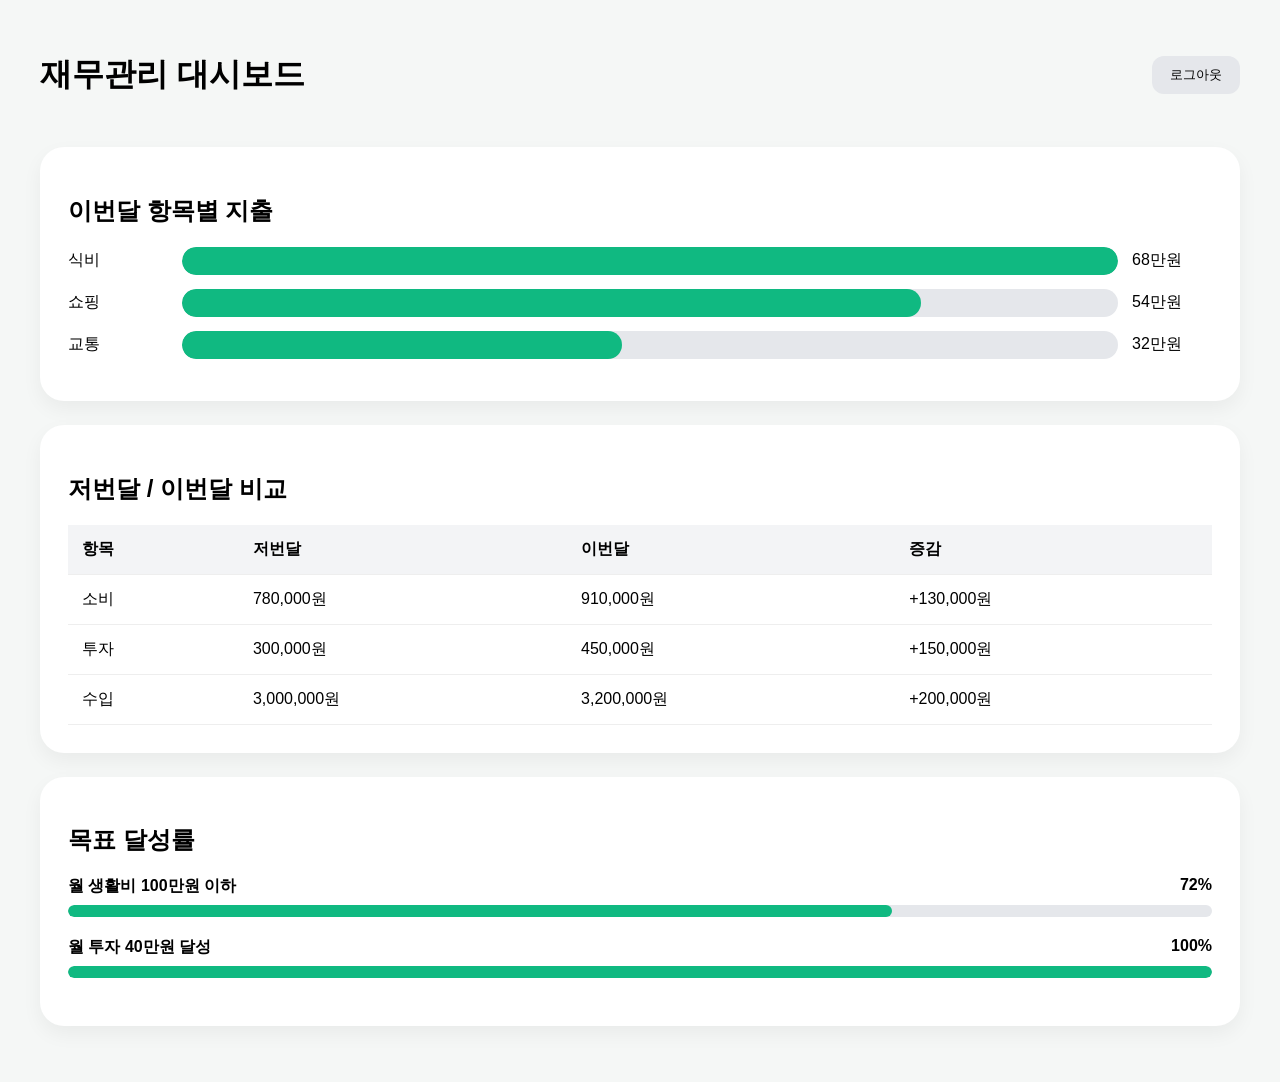
==== src/main/resources/templates/dashboard.html @ 1c66982a "1차 반영" ====
<!DOCTYPE html>
<html lang="ko">
<head>
    <meta charset="UTF-8">
    <meta name="viewport" content="width=device-width, initial-scale=1.0">
    <title>대시보드</title>

    <style>
        body {
            margin: 0;
            background: #f5f7f6;
            font-family: Arial, sans-serif;
        }

        .container {
            max-width: 1200px;
            margin: 0 auto;
            padding: 32px;
        }

        .header {
            display: flex;
            justify-content: space-between;
            align-items: center;
            margin-bottom: 28px;
        }

        .logout-btn {
            padding: 10px 18px;
            border: none;
            border-radius: 12px;
            background: #e5e7eb;
            cursor: pointer;
        }

        .card {
            background: white;
            border-radius: 24px;
            padding: 28px;
            margin-bottom: 24px;
            box-shadow: 0 8px 20px rgba(0,0,0,0.05);
        }

        .bar-row {
            display: grid;
            grid-template-columns: 100px 1fr 80px;
            gap: 14px;
            align-items: center;
            margin-bottom: 14px;
        }

        .bar-bg {
            height: 28px;
            background: #e5e7eb;
            border-radius: 999px;
            overflow: hidden;
        }

        .bar-fill {
            height: 100%;
            background: #10b981;
            border-radius: 999px;
        }

        table {
            width: 100%;
            border-collapse: collapse;
        }

        th, td {
            padding: 14px;
            border-bottom: 1px solid #eee;
            text-align: left;
        }

        th {
            background: #f3f4f6;
        }

        .goal-row {
            margin-bottom: 20px;
        }

        .goal-title {
            display: flex;
            justify-content: space-between;
            margin-bottom: 8px;
            font-weight: bold;
        }

        .progress-bg {
            height: 12px;
            background: #e5e7eb;
            border-radius: 999px;
            overflow: hidden;
        }

        .progress-fill {
            height: 100%;
            background: #10b981;
            border-radius: 999px;
        }
    </style>
</head>
<body>

<div class="container">

    <div class="header">
        <h1>재무관리 대시보드</h1>
        <button class="logout-btn" onclick="logout()">로그아웃</button>
    </div>

    <div class="card">
        <h2>이번달 항목별 지출</h2>

        <div class="bar-row">
            <div>식비</div>
            <div class="bar-bg">
                <div class="bar-fill" style="width: 100%;"></div>
            </div>
            <div>68만원</div>
        </div>

        <div class="bar-row">
            <div>쇼핑</div>
            <div class="bar-bg">
                <div class="bar-fill" style="width: 79%;"></div>
            </div>
            <div>54만원</div>
        </div>

        <div class="bar-row">
            <div>교통</div>
            <div class="bar-bg">
                <div class="bar-fill" style="width: 47%;"></div>
            </div>
            <div>32만원</div>
        </div>
    </div>

    <div class="card">
        <h2>저번달 / 이번달 비교</h2>

        <table>
            <thead>
                <tr>
                    <th>항목</th>
                    <th>저번달</th>
                    <th>이번달</th>
                    <th>증감</th>
                </tr>
            </thead>
            <tbody>
                <tr>
                    <td>소비</td>
                    <td>780,000원</td>
                    <td>910,000원</td>
                    <td>+130,000원</td>
                </tr>
                <tr>
                    <td>투자</td>
                    <td>300,000원</td>
                    <td>450,000원</td>
                    <td>+150,000원</td>
                </tr>
                <tr>
                    <td>수입</td>
                    <td>3,000,000원</td>
                    <td>3,200,000원</td>
                    <td>+200,000원</td>
                </tr>
            </tbody>
        </table>
    </div>

    <div class="card">
        <h2>목표 달성률</h2>

        <div class="goal-row">
            <div class="goal-title">
                <span>월 생활비 100만원 이하</span>
                <span>72%</span>
            </div>
            <div class="progress-bg">
                <div class="progress-fill" style="width: 72%;"></div>
            </div>
        </div>

        <div class="goal-row">
            <div class="goal-title">
                <span>월 투자 40만원 달성</span>
                <span>100%</span>
            </div>
            <div class="progress-bg">
                <div class="progress-fill" style="width: 100%;"></div>
            </div>
        </div>
    </div>

</div>

<script>
    function logout() {
        fetch("/api/auth/logout", {
            method: "POST"
        }).then(() => {
            location.href = "/login";
        });
    }
</script>

</body>
</html>
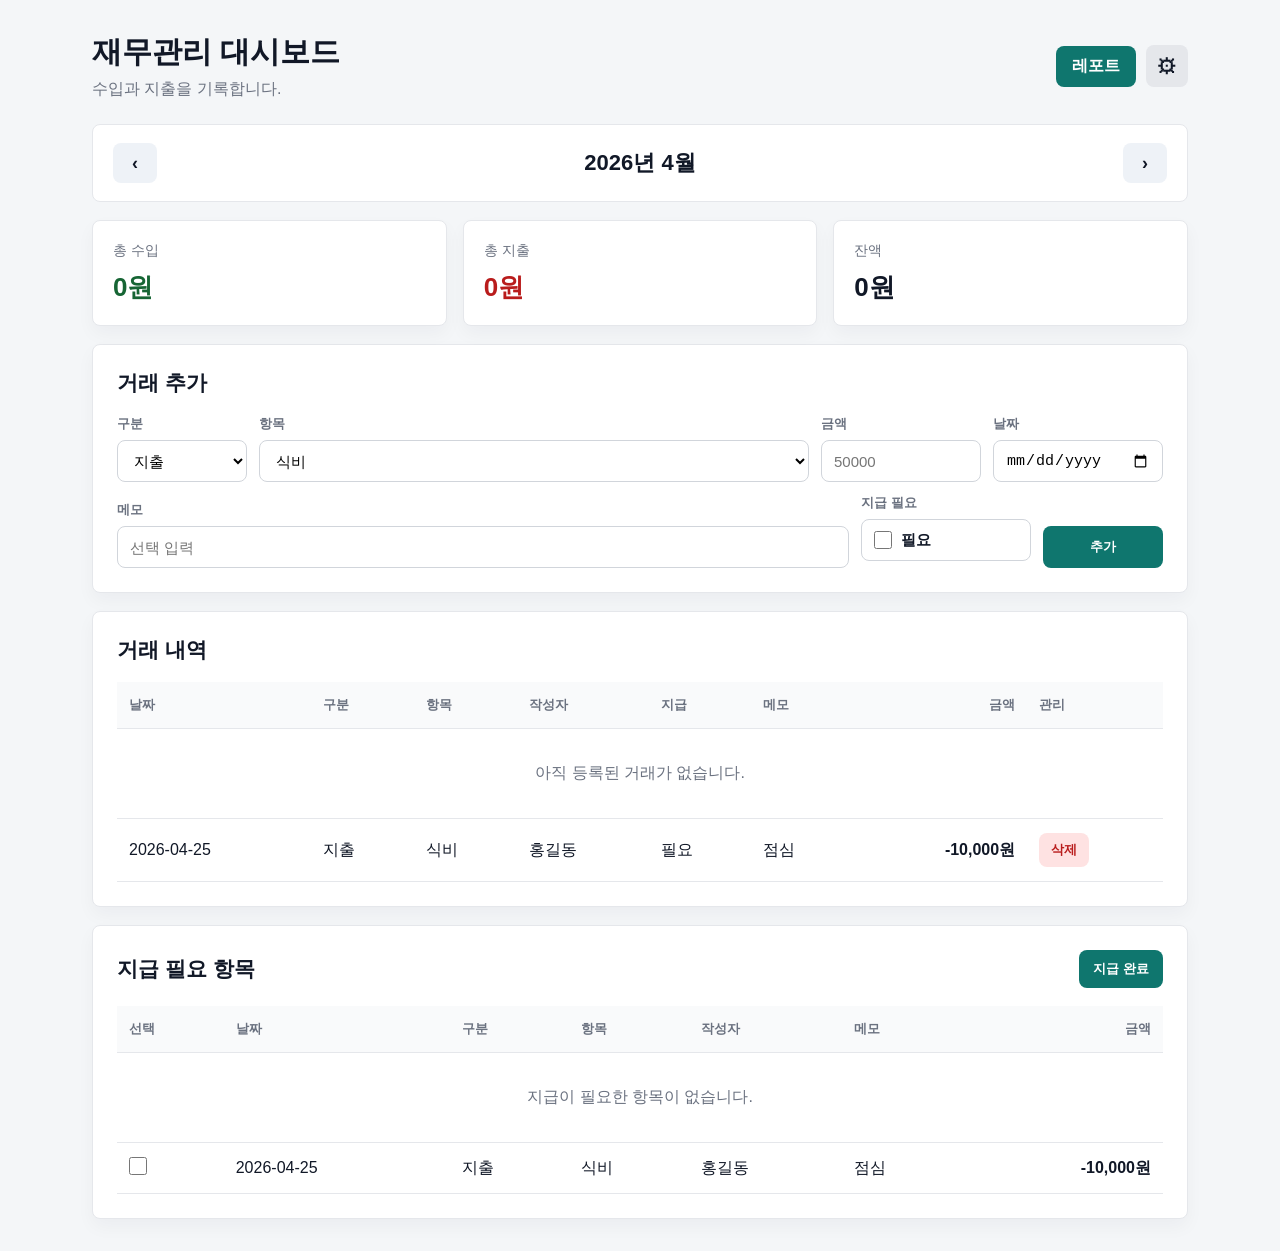
==== commit 22f2c743: "1차 릴리즈" ====
--- a/src/main/resources/templates/dashboard.html
+++ b/src/main/resources/templates/dashboard.html
@@ -1,19 +1,36 @@
 <!DOCTYPE html>
-<html lang="ko">
+<html lang="ko" xmlns:th="http://www.thymeleaf.org">
 <head>
     <meta charset="UTF-8">
     <meta name="viewport" content="width=device-width, initial-scale=1.0">
     <title>대시보드</title>
 
     <style>
+        :root {
+            --bg: #f4f6f8;
+            --panel: #ffffff;
+            --line: #e5e7eb;
+            --text: #111827;
+            --muted: #6b7280;
+            --primary: #0f766e;
+            --primary-dark: #115e59;
+            --income: #166534;
+            --expense: #b91c1c;
+        }
+
+        * {
+            box-sizing: border-box;
+        }
+
         body {
             margin: 0;
-            background: #f5f7f6;
+            background: var(--bg);
+            color: var(--text);
             font-family: Arial, sans-serif;
         }
 
         .container {
-            max-width: 1200px;
+            max-width: 1160px;
             margin: 0 auto;
             padding: 32px;
         }
@@ -21,186 +38,581 @@
         .header {
             display: flex;
             justify-content: space-between;
+            gap: 16px;
             align-items: center;
-            margin-bottom: 28px;
+            margin-bottom: 24px;
+        }
+
+        .header h1 {
+            margin: 0;
+            font-size: 30px;
+        }
+
+        .header p {
+            margin: 6px 0 0;
+            color: var(--muted);
+        }
+
+        .nav-btn,
+        .report-btn,
+        .settings-trigger,
+        .menu-item,
+        .logout-btn,
+        .delete-btn,
+        .complete-btn,
+        .submit-btn {
+            display: inline-flex;
+            align-items: center;
+            justify-content: center;
+            border: none;
+            border-radius: 8px;
+            cursor: pointer;
+            font-weight: 700;
+            text-decoration: none;
+            white-space: nowrap;
         }
 
         .logout-btn {
-            padding: 10px 18px;
-            border: none;
-            border-radius: 12px;
+            padding: 10px 16px;
             background: #e5e7eb;
-            cursor: pointer;
-        }
-
-        .card {
-            background: white;
-            border-radius: 24px;
-            padding: 28px;
-            margin-bottom: 24px;
-            box-shadow: 0 8px 20px rgba(0,0,0,0.05);
-        }
-
-        .bar-row {
+            color: var(--text);
+        }
+
+        .header-actions {
+            display: flex;
+            gap: 10px;
+            align-items: center;
+        }
+
+        .settings-menu-wrap {
+            position: relative;
+        }
+
+        .settings-trigger {
+            width: 42px;
+            height: 42px;
+            background: #e5e7eb;
+            color: var(--text);
+            font-size: 20px;
+        }
+
+        .settings-popover {
+            position: absolute;
+            top: calc(100% + 8px);
+            right: 0;
+            z-index: 10;
+            display: none;
+            min-width: 150px;
+            padding: 8px;
+            background: #ffffff;
+            border: 1px solid var(--line);
+            border-radius: 8px;
+            box-shadow: 0 16px 32px rgba(15, 23, 42, 0.16);
+        }
+
+        .settings-popover.open {
+            display: block;
+        }
+
+        .menu-item {
+            width: 100%;
+            height: 38px;
+            padding: 0 12px;
+            background: transparent;
+            color: var(--text);
+            text-align: left;
+        }
+
+        .menu-item:hover {
+            background: #f3f4f6;
+        }
+
+        .report-btn {
+            padding: 10px 16px;
+            background: var(--primary);
+            color: #ffffff;
+        }
+
+        .month-bar {
+            display: flex;
+            align-items: center;
+            justify-content: space-between;
+            gap: 16px;
+            margin-bottom: 18px;
+            padding: 18px 20px;
+            background: var(--panel);
+            border: 1px solid var(--line);
+            border-radius: 8px;
+        }
+
+        .month-title {
+            margin: 0;
+            font-size: 22px;
+            text-align: center;
+        }
+
+        .nav-btn {
+            min-width: 44px;
+            height: 40px;
+            padding: 0 14px;
+            background: #eef2f7;
+            color: var(--text);
+            font-size: 18px;
+        }
+
+        .summary-grid {
             display: grid;
-            grid-template-columns: 100px 1fr 80px;
+            grid-template-columns: repeat(3, 1fr);
+            gap: 16px;
+            margin-bottom: 18px;
+        }
+
+        .summary-card,
+        .section {
+            background: var(--panel);
+            border: 1px solid var(--line);
+            border-radius: 8px;
+            box-shadow: 0 8px 18px rgba(15, 23, 42, 0.04);
+        }
+
+        .summary-card {
+            padding: 20px;
+        }
+
+        .summary-card span {
+            color: var(--muted);
+            font-size: 14px;
+        }
+
+        .summary-card strong {
+            display: block;
+            margin-top: 10px;
+            font-size: 26px;
+        }
+
+        .income {
+            color: var(--income);
+        }
+
+        .expense {
+            color: var(--expense);
+        }
+
+        .section {
+            margin-top: 18px;
+            padding: 24px;
+        }
+
+        .section-title {
+            display: flex;
+            justify-content: space-between;
+            align-items: center;
             gap: 14px;
+            margin-bottom: 18px;
+        }
+
+        .section-title h2 {
+            margin: 0;
+            font-size: 21px;
+        }
+
+        .transaction-form {
+            display: grid;
+            grid-template-columns: 130px 1fr 160px 170px;
+            gap: 12px;
+            align-items: end;
+        }
+
+        .memo-row {
+            display: grid;
+            grid-template-columns: 1fr 170px 120px;
+            gap: 12px;
+            margin-top: 12px;
+            align-items: end;
+        }
+
+        label {
+            display: block;
+            color: var(--muted);
+            font-size: 13px;
+            font-weight: 700;
+            margin-bottom: 7px;
+        }
+
+        input,
+        select {
+            width: 100%;
+            height: 42px;
+            border: 1px solid #d1d5db;
+            border-radius: 8px;
+            padding: 0 12px;
+            font-size: 15px;
+            background: #ffffff;
+        }
+
+        .checkbox-field {
+            min-height: 42px;
+            display: flex;
             align-items: center;
-            margin-bottom: 14px;
-        }
-
-        .bar-bg {
-            height: 28px;
-            background: #e5e7eb;
-            border-radius: 999px;
-            overflow: hidden;
-        }
-
-        .bar-fill {
-            height: 100%;
-            background: #10b981;
-            border-radius: 999px;
+            gap: 9px;
+            padding: 0 12px;
+            border: 1px solid #d1d5db;
+            border-radius: 8px;
+            background: #ffffff;
+            color: var(--text);
+            font-size: 15px;
+            font-weight: 700;
+        }
+
+        .checkbox-field input {
+            width: 18px;
+            height: 18px;
+            margin: 0;
+        }
+
+        .submit-btn {
+            height: 42px;
+            background: var(--primary);
+            color: white;
+        }
+
+        .submit-btn:hover,
+        .complete-btn:hover {
+            background: var(--primary-dark);
+        }
+
+        .delete-btn {
+            height: 34px;
+            padding: 0 12px;
+            background: #fee2e2;
+            color: #b91c1c;
+        }
+
+        .complete-btn {
+            height: 38px;
+            padding: 0 14px;
+            background: var(--primary);
+            color: #ffffff;
+        }
+
+        .select-check {
+            width: 18px;
+            height: 18px;
+            margin: 0;
+        }
+
+        .table-wrap {
+            overflow-x: auto;
         }
 
         table {
             width: 100%;
+            min-width: 900px;
             border-collapse: collapse;
         }
 
-        th, td {
-            padding: 14px;
-            border-bottom: 1px solid #eee;
+        th,
+        td {
+            padding: 14px 12px;
+            border-bottom: 1px solid var(--line);
             text-align: left;
+            white-space: nowrap;
         }
 
         th {
-            background: #f3f4f6;
-        }
-
-        .goal-row {
-            margin-bottom: 20px;
-        }
-
-        .goal-title {
-            display: flex;
-            justify-content: space-between;
-            margin-bottom: 8px;
-            font-weight: bold;
-        }
-
-        .progress-bg {
-            height: 12px;
-            background: #e5e7eb;
-            border-radius: 999px;
-            overflow: hidden;
-        }
-
-        .progress-fill {
-            height: 100%;
-            background: #10b981;
-            border-radius: 999px;
+            color: var(--muted);
+            background: #f9fafb;
+            font-size: 13px;
+        }
+
+        .amount {
+            text-align: right;
+            font-weight: 700;
+        }
+
+        .empty {
+            padding: 34px 12px;
+            color: var(--muted);
+            text-align: center;
+        }
+
+        @media (max-width: 820px) {
+            .container {
+                padding: 22px 16px;
+            }
+
+            .header,
+            .section-title {
+                align-items: flex-start;
+                flex-direction: column;
+            }
+
+            .header-actions,
+            .month-bar {
+                width: 100%;
+            }
+
+            .header-actions {
+                justify-content: space-between;
+            }
+
+            .summary-grid,
+            .transaction-form,
+            .memo-row {
+                grid-template-columns: 1fr;
+            }
         }
     </style>
+
+    <link rel="icon" href="/images/cash_mng_icon.png">
 </head>
 <body>
 
 <div class="container">
 
     <div class="header">
-        <h1>재무관리 대시보드</h1>
-        <button class="logout-btn" onclick="logout()">로그아웃</button>
+        <div>
+            <h1>재무관리 대시보드</h1>
+            <p th:text="${userName != null ? userName + '님의 수입과 지출을 기록합니다.' : '수입과 지출을 기록합니다.'}">
+                수입과 지출을 기록합니다.
+            </p>
+        </div>
+        <div class="header-actions">
+            <a class="report-btn" th:href="@{/report(month=${selectedMonth})}">레포트</a>
+            <div class="settings-menu-wrap">
+                <button class="settings-trigger" type="button" onclick="toggleSettingsMenu()" aria-label="설정 메뉴"
+                        aria-expanded="false">
+                    &#9881;
+                </button>
+                <div class="settings-popover" id="settingsPopover">
+                    <a class="menu-item" href="/settings">설정</a>
+                    <button class="menu-item" type="button" onclick="logout()">로그아웃</button>
+                </div>
+            </div>
+        </div>
     </div>
 
-    <div class="card">
-        <h2>이번달 항목별 지출</h2>
-
-        <div class="bar-row">
-            <div>식비</div>
-            <div class="bar-bg">
-                <div class="bar-fill" style="width: 100%;"></div>
+    <div class="month-bar">
+        <a class="nav-btn" th:href="@{/dashboard(month=${prevMonth})}" aria-label="이전달">‹</a>
+        <h2 class="month-title" th:text="${displayMonth}">2026년 4월</h2>
+        <a class="nav-btn" th:href="@{/dashboard(month=${nextMonth})}" aria-label="다음달">›</a>
+    </div>
+
+    <div class="summary-grid">
+        <div class="summary-card">
+            <span>총 수입</span>
+            <strong class="income" th:text="${#numbers.formatDecimal(incomeTotal, 0, 'COMMA', 0, 'POINT')} + '원'">0원</strong>
+        </div>
+        <div class="summary-card">
+            <span>총 지출</span>
+            <strong class="expense" th:text="${#numbers.formatDecimal(expenseTotal, 0, 'COMMA', 0, 'POINT')} + '원'">0원</strong>
+        </div>
+        <div class="summary-card">
+            <span>잔액</span>
+            <strong th:text="${#numbers.formatDecimal(balance, 0, 'COMMA', 0, 'POINT')} + '원'">0원</strong>
+        </div>
+    </div>
+
+    <section class="section">
+        <div class="section-title">
+            <h2>거래 추가</h2>
+        </div>
+
+        <form action="/transactions" method="post">
+            <input type="hidden" name="returnMonth" th:value="${selectedMonth}">
+            <div class="transaction-form">
+                <div>
+                    <label for="type">구분</label>
+                    <select id="type" name="type" required>
+                        <option value="EXPENSE">지출</option>
+                        <option value="INCOME">수입</option>
+                    </select>
+                </div>
+
+                <div>
+                    <label for="category">항목</label>
+                    <select id="category" name="category" required></select>
+                </div>
+
+                <div>
+                    <label for="amount">금액</label>
+                    <input id="amount" name="amount" type="number" min="1" step="1" placeholder="50000" required>
+                </div>
+
+                <div>
+                    <label for="transactionDate">날짜</label>
+                    <input id="transactionDate" name="transactionDate" type="date" th:value="${today}" required>
+                </div>
             </div>
-            <div>68만원</div>
-        </div>
-
-        <div class="bar-row">
-            <div>쇼핑</div>
-            <div class="bar-bg">
-                <div class="bar-fill" style="width: 79%;"></div>
+
+            <div class="memo-row">
+                <div>
+                    <label for="description">메모</label>
+                    <input id="description" name="description" type="text" placeholder="선택 입력">
+                </div>
+                <div>
+                    <label for="paymentRequired">지급 필요</label>
+                    <label class="checkbox-field">
+                        <input id="paymentRequired" name="paymentRequired" type="checkbox" value="true">
+                        필요
+                    </label>
+                </div>
+                <button class="submit-btn" type="submit">추가</button>
             </div>
-            <div>54만원</div>
-        </div>
-
-        <div class="bar-row">
-            <div>교통</div>
-            <div class="bar-bg">
-                <div class="bar-fill" style="width: 47%;"></div>
+        </form>
+    </section>
+
+    <section class="section">
+        <div class="section-title">
+            <h2>거래 내역</h2>
+        </div>
+
+        <div class="table-wrap">
+            <table>
+                <thead>
+                <tr>
+                    <th>날짜</th>
+                    <th>구분</th>
+                    <th>항목</th>
+                    <th>작성자</th>
+                    <th>지급</th>
+                    <th>메모</th>
+                    <th class="amount">금액</th>
+                    <th>관리</th>
+                </tr>
+                </thead>
+                <tbody>
+                <tr th:if="${#lists.isEmpty(transactions)}">
+                    <td class="empty" colspan="8">아직 등록된 거래가 없습니다.</td>
+                </tr>
+                <tr th:each="transaction : ${transactions}">
+                    <td th:text="${transaction.transactionDate}">2026-04-25</td>
+                    <td th:class="${transaction.type.name() == 'INCOME' ? 'income' : 'expense'}"
+                        th:text="${transaction.type.name() == 'INCOME' ? '수입' : '지출'}">지출</td>
+                    <td th:text="${transaction.category}">식비</td>
+                    <td th:text="${transaction.createdByName}">홍길동</td>
+                    <td th:text="${transaction.paymentRequired ? '필요' : (transaction.paymentCompleted ? '완료' : '-')}">필요</td>
+                    <td th:text="${transaction.description}">점심</td>
+                    <td class="amount"
+                        th:classappend="${transaction.type.name() == 'INCOME' ? ' income' : ' expense'}"
+                        th:text="${(transaction.type.name() == 'INCOME' ? '+' : '-') + #numbers.formatDecimal(transaction.amount, 0, 'COMMA', 0, 'POINT') + '원'}">
+                        -10,000원
+                    </td>
+                    <td>
+                        <form th:action="@{/transactions/{transactionId}/delete(transactionId=${transaction.transactionId})}"
+                              method="post">
+                            <input type="hidden" name="returnMonth" th:value="${selectedMonth}">
+                            <button class="delete-btn" type="submit">삭제</button>
+                        </form>
+                    </td>
+                </tr>
+                </tbody>
+            </table>
+        </div>
+    </section>
+
+    <section class="section">
+        <div class="section-title">
+            <h2>지급 필요 항목</h2>
+            <button class="complete-btn" type="submit" form="paymentCompleteForm">지급 완료</button>
+        </div>
+
+        <form id="paymentCompleteForm" action="/transactions/payment-complete" method="post">
+            <input type="hidden" name="returnMonth" th:value="${selectedMonth}">
+            <div class="table-wrap">
+                <table>
+                    <thead>
+                    <tr>
+                        <th>선택</th>
+                        <th>날짜</th>
+                        <th>구분</th>
+                        <th>항목</th>
+                        <th>작성자</th>
+                        <th>메모</th>
+                        <th class="amount">금액</th>
+                    </tr>
+                    </thead>
+                    <tbody>
+                    <tr th:if="${#lists.isEmpty(paymentRequiredTransactions)}">
+                        <td class="empty" colspan="7">지급이 필요한 항목이 없습니다.</td>
+                    </tr>
+                    <tr th:each="transaction : ${paymentRequiredTransactions}">
+                        <td>
+                            <input class="select-check" name="transactionIds" type="checkbox"
+                                   th:value="${transaction.transactionId}">
+                        </td>
+                        <td th:text="${transaction.transactionDate}">2026-04-25</td>
+                        <td th:class="${transaction.type.name() == 'INCOME' ? 'income' : 'expense'}"
+                            th:text="${transaction.type.name() == 'INCOME' ? '수입' : '지출'}">지출</td>
+                        <td th:text="${transaction.category}">식비</td>
+                        <td th:text="${transaction.createdByName}">홍길동</td>
+                        <td th:text="${transaction.description}">점심</td>
+                        <td class="amount"
+                            th:classappend="${transaction.type.name() == 'INCOME' ? ' income' : ' expense'}"
+                            th:text="${(transaction.type.name() == 'INCOME' ? '+' : '-') + #numbers.formatDecimal(transaction.amount, 0, 'COMMA', 0, 'POINT') + '원'}">
+                            -10,000원
+                        </td>
+                    </tr>
+                    </tbody>
+                </table>
             </div>
-            <div>32만원</div>
-        </div>
-    </div>
-
-    <div class="card">
-        <h2>저번달 / 이번달 비교</h2>
-
-        <table>
-            <thead>
-                <tr>
-                    <th>항목</th>
-                    <th>저번달</th>
-                    <th>이번달</th>
-                    <th>증감</th>
-                </tr>
-            </thead>
-            <tbody>
-                <tr>
-                    <td>소비</td>
-                    <td>780,000원</td>
-                    <td>910,000원</td>
-                    <td>+130,000원</td>
-                </tr>
-                <tr>
-                    <td>투자</td>
-                    <td>300,000원</td>
-                    <td>450,000원</td>
-                    <td>+150,000원</td>
-                </tr>
-                <tr>
-                    <td>수입</td>
-                    <td>3,000,000원</td>
-                    <td>3,200,000원</td>
-                    <td>+200,000원</td>
-                </tr>
-            </tbody>
-        </table>
-    </div>
-
-    <div class="card">
-        <h2>목표 달성률</h2>
-
-        <div class="goal-row">
-            <div class="goal-title">
-                <span>월 생활비 100만원 이하</span>
-                <span>72%</span>
-            </div>
-            <div class="progress-bg">
-                <div class="progress-fill" style="width: 72%;"></div>
-            </div>
-        </div>
-
-        <div class="goal-row">
-            <div class="goal-title">
-                <span>월 투자 40만원 달성</span>
-                <span>100%</span>
-            </div>
-            <div class="progress-bg">
-                <div class="progress-fill" style="width: 100%;"></div>
-            </div>
-        </div>
-    </div>
+        </form>
+    </section>
 
 </div>
 
 <script>
+    const defaultTypeOptions = [
+        {label: "지출", value: "EXPENSE"},
+        {label: "수입", value: "INCOME"}
+    ];
+    const defaultCategoryOptions = ["식비", "월급", "교통비", "주거비", "통신비", "쇼핑"];
+
+    function readOptions(key, defaults) {
+        const storedValue = localStorage.getItem(key);
+
+        if (!storedValue) {
+            return defaults;
+        }
+
+        try {
+            const parsedValue = JSON.parse(storedValue);
+            return Array.isArray(parsedValue) ? parsedValue : defaults;
+        } catch (error) {
+            return defaults;
+        }
+    }
+
+    function renderSelectOptions() {
+        const typeSelect = document.getElementById("type");
+        const categorySelect = document.getElementById("category");
+        const typeOptions = readOptions("transactionTypeOptions", defaultTypeOptions);
+        const categoryOptions = readOptions("transactionCategoryOptions", defaultCategoryOptions);
+
+        typeSelect.innerHTML = "";
+        typeOptions.forEach((option) => {
+            const item = document.createElement("option");
+            item.value = option.value;
+            item.textContent = option.label;
+            typeSelect.appendChild(item);
+        });
+
+        categorySelect.innerHTML = "";
+        categoryOptions.forEach((category) => {
+            const item = document.createElement("option");
+            item.value = category;
+            item.textContent = category;
+            categorySelect.appendChild(item);
+        });
+    }
+
+    function toggleSettingsMenu() {
+        const popover = document.getElementById("settingsPopover");
+        const trigger = document.querySelector(".settings-trigger");
+        const isOpen = popover.classList.toggle("open");
+        trigger.setAttribute("aria-expanded", String(isOpen));
+    }
+
     function logout() {
         fetch("/api/auth/logout", {
             method: "POST"
@@ -208,7 +620,20 @@
             location.href = "/login";
         });
     }
+
+    document.addEventListener("click", (event) => {
+        const menuWrap = document.querySelector(".settings-menu-wrap");
+        const popover = document.getElementById("settingsPopover");
+        const trigger = document.querySelector(".settings-trigger");
+
+        if (!menuWrap.contains(event.target)) {
+            popover.classList.remove("open");
+            trigger.setAttribute("aria-expanded", "false");
+        }
+    });
+
+    renderSelectOptions();
 </script>
 
 </body>
-</html>+</html>
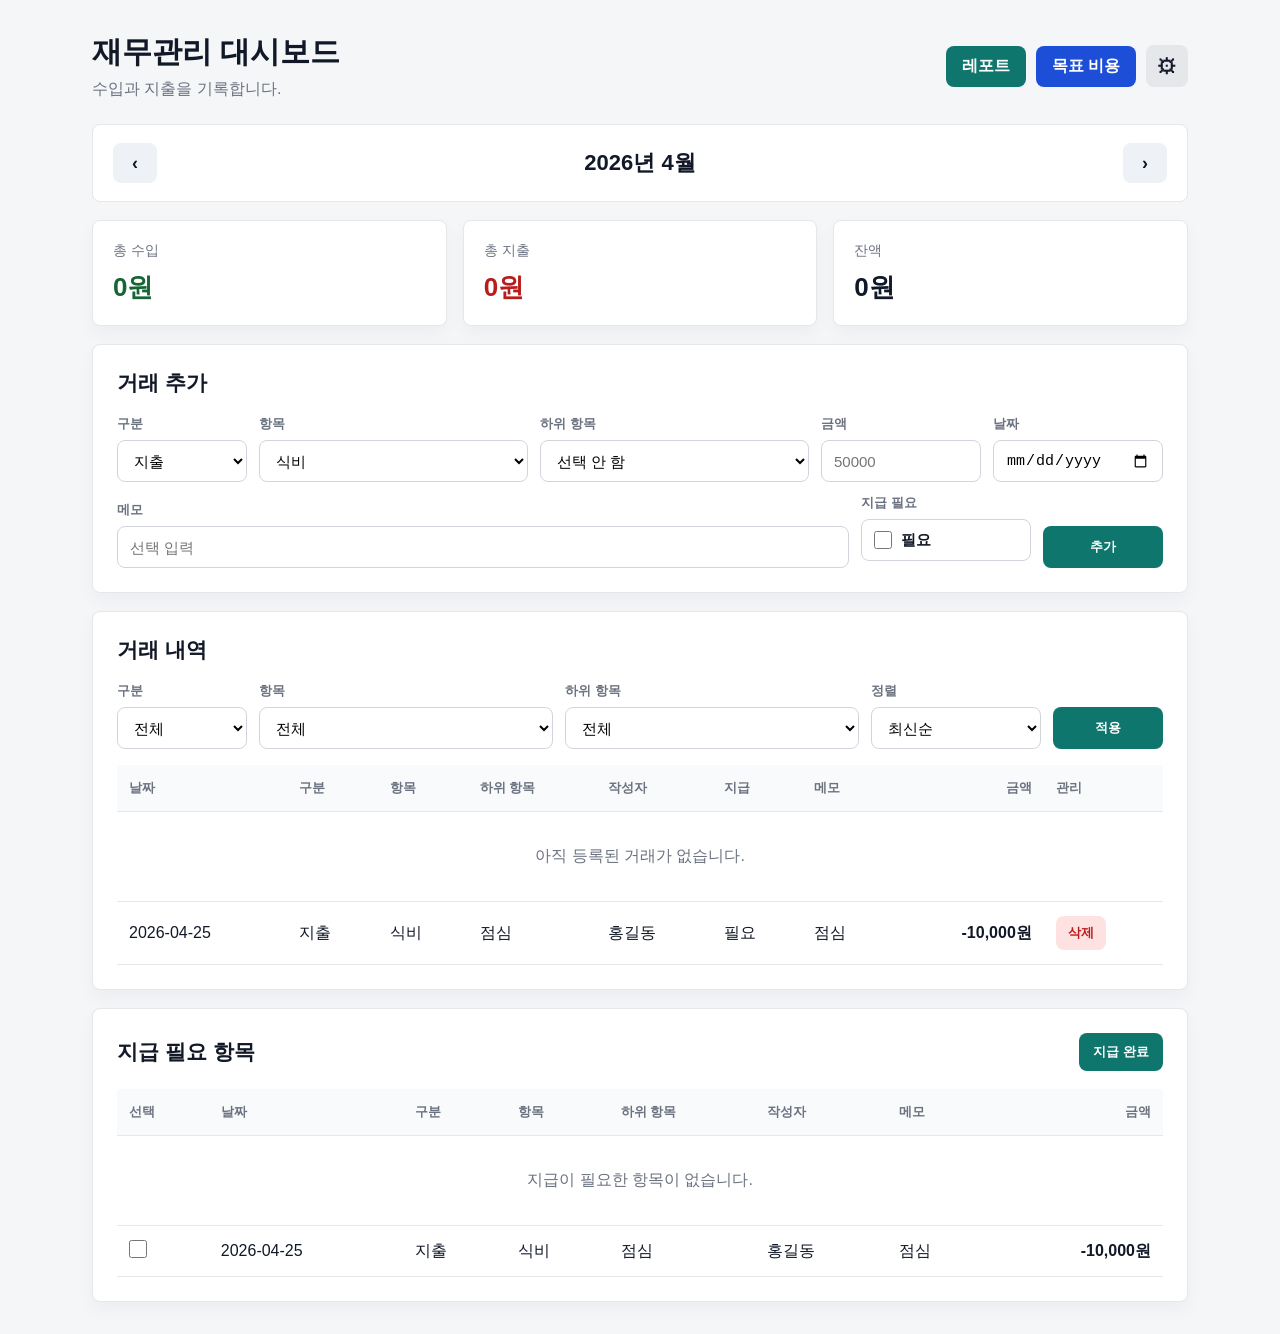
==== commit 36f5e706: "하위항목 추가 및 레포트 목표비용 추가 + 저쟝 버튼 수정" ====
--- a/src/main/resources/templates/dashboard.html
+++ b/src/main/resources/templates/dashboard.html
@@ -55,6 +55,7 @@
 
         .nav-btn,
         .report-btn,
+        .goal-btn,
         .settings-trigger,
         .menu-item,
         .logout-btn,
@@ -133,6 +134,12 @@
             color: #ffffff;
         }
 
+        .goal-btn {
+            padding: 10px 16px;
+            background: #1d4ed8;
+            color: #ffffff;
+        }
+
         .month-bar {
             display: flex;
             align-items: center;
@@ -218,9 +225,17 @@
 
         .transaction-form {
             display: grid;
-            grid-template-columns: 130px 1fr 160px 170px;
+            grid-template-columns: 130px 1fr 1fr 160px 170px;
             gap: 12px;
             align-items: end;
+        }
+
+        .filter-form {
+            display: grid;
+            grid-template-columns: 130px 1fr 1fr 170px 110px;
+            gap: 12px;
+            align-items: end;
+            margin-bottom: 16px;
         }
 
         .memo-row {
@@ -358,8 +373,132 @@
 
             .summary-grid,
             .transaction-form,
+            .filter-form,
             .memo-row {
                 grid-template-columns: 1fr;
+            }
+        }
+
+        @media (max-width: 480px) {
+            .container {
+                padding: 16px 12px 24px;
+            }
+
+            .header {
+                gap: 12px;
+                margin-bottom: 16px;
+            }
+
+            .header h1 {
+                font-size: 24px;
+            }
+
+            .header p {
+                font-size: 14px;
+                line-height: 1.4;
+            }
+
+            .header-actions {
+                gap: 8px;
+                justify-content: flex-start;
+            }
+
+            .report-btn,
+            .goal-btn,
+            .logout-btn {
+                min-height: 38px;
+                padding: 0 13px;
+                font-size: 14px;
+            }
+
+            .settings-trigger {
+                width: 38px;
+                height: 38px;
+                font-size: 18px;
+            }
+
+            .settings-popover {
+                min-width: 132px;
+            }
+
+            .month-bar {
+                gap: 10px;
+                margin-bottom: 14px;
+                padding: 12px;
+            }
+
+            .month-title {
+                flex: 1;
+                font-size: 19px;
+            }
+
+            .nav-btn {
+                min-width: 38px;
+                height: 36px;
+                padding: 0 10px;
+            }
+
+            .summary-grid {
+                gap: 10px;
+                margin-bottom: 14px;
+            }
+
+            .summary-card {
+                padding: 14px 16px;
+            }
+
+            .summary-card strong {
+                margin-top: 6px;
+                font-size: 22px;
+            }
+
+            .section {
+                margin-top: 14px;
+                padding: 16px;
+            }
+
+            .section-title {
+                gap: 10px;
+                margin-bottom: 14px;
+            }
+
+            .section-title h2 {
+                font-size: 19px;
+            }
+
+            .transaction-form,
+            .filter-form,
+            .memo-row {
+                gap: 10px;
+            }
+
+            input,
+            select,
+            .checkbox-field,
+            .submit-btn {
+                height: 38px;
+                font-size: 14px;
+            }
+
+            input,
+            select,
+            .checkbox-field {
+                border-radius: 7px;
+                padding: 0 10px;
+            }
+
+            label {
+                margin-bottom: 5px;
+            }
+
+            .complete-btn {
+                width: 100%;
+                height: 38px;
+            }
+
+            th,
+            td {
+                padding: 11px 10px;
             }
         }
     </style>
@@ -379,6 +518,7 @@
         </div>
         <div class="header-actions">
             <a class="report-btn" th:href="@{/report(month=${selectedMonth})}">레포트</a>
+            <a class="goal-btn" href="/goals">목표 비용</a>
             <div class="settings-menu-wrap">
                 <button class="settings-trigger" type="button" onclick="toggleSettingsMenu()" aria-label="설정 메뉴"
                         aria-expanded="false">
@@ -424,14 +564,37 @@
                 <div>
                     <label for="type">구분</label>
                     <select id="type" name="type" required>
-                        <option value="EXPENSE">지출</option>
-                        <option value="INCOME">수입</option>
+                        <option th:each="typeOption : ${typeOptions}"
+                                th:value="${typeOption.value}"
+                                th:text="${typeOption.label}">
+                            지출
+                        </option>
                     </select>
                 </div>
 
                 <div>
                     <label for="category">항목</label>
-                    <select id="category" name="category" required></select>
+                    <select id="category" name="category" onchange="syncSubcategoryOptions()" required>
+                        <option th:each="category : ${categoryOptions}"
+                                th:attr="data-category-id=${category.id}"
+                                th:value="${category.label}"
+                                th:text="${category.label}">
+                            식비
+                        </option>
+                    </select>
+                </div>
+
+                <div>
+                    <label for="subcategory">하위 항목</label>
+                    <select id="subcategory" name="subcategory">
+                        <option value="">선택 안 함</option>
+                        <option th:each="subcategory : ${subcategoryOptions}"
+                                th:attr="data-category-id=${subcategory.categoryId}"
+                                th:value="${subcategory.label}"
+                                th:text="${subcategory.label}">
+                            점심
+                        </option>
+                    </select>
                 </div>
 
                 <div>
@@ -467,6 +630,55 @@
             <h2>거래 내역</h2>
         </div>
 
+        <form class="filter-form" th:action="@{/dashboard}" method="get">
+            <input type="hidden" name="month" th:value="${selectedMonth}">
+            <div>
+                <label for="filterType">구분</label>
+                <select id="filterType" name="filterType">
+                    <option value="">전체</option>
+                    <option value="EXPENSE" th:selected="${filterType != null and filterType.name() == 'EXPENSE'}">지출</option>
+                    <option value="INCOME" th:selected="${filterType != null and filterType.name() == 'INCOME'}">수입</option>
+                </select>
+            </div>
+            <div>
+                <label for="filterCategory">항목</label>
+                <select id="filterCategory" name="filterCategory" onchange="syncFilterSubcategoryOptions()">
+                    <option value="">전체</option>
+                    <option th:each="category : ${categoryOptions}"
+                            th:attr="data-category-id=${category.id}"
+                            th:value="${category.label}"
+                            th:selected="${category.label == filterCategory}"
+                            th:text="${category.label}">
+                        식비
+                    </option>
+                </select>
+            </div>
+            <div>
+                <label for="filterSubcategory">하위 항목</label>
+                <select id="filterSubcategory" name="filterSubcategory">
+                    <option value="">전체</option>
+                    <option th:each="subcategory : ${subcategoryOptions}"
+                            th:attr="data-category-id=${subcategory.categoryId}"
+                            th:value="${subcategory.label}"
+                            th:selected="${subcategory.label == filterSubcategory}"
+                            th:text="${subcategory.label}">
+                        점심
+                    </option>
+                </select>
+            </div>
+            <div>
+                <label for="sort">정렬</label>
+                <select id="sort" name="sort">
+                    <option value="dateDesc" th:selected="${sort == 'dateDesc'}">최신순</option>
+                    <option value="dateAsc" th:selected="${sort == 'dateAsc'}">오래된순</option>
+                    <option value="amountDesc" th:selected="${sort == 'amountDesc'}">금액 높은순</option>
+                    <option value="amountAsc" th:selected="${sort == 'amountAsc'}">금액 낮은순</option>
+                    <option value="categoryAsc" th:selected="${sort == 'categoryAsc'}">항목순</option>
+                </select>
+            </div>
+            <button class="submit-btn" type="submit">적용</button>
+        </form>
+
         <div class="table-wrap">
             <table>
                 <thead>
@@ -474,6 +686,7 @@
                     <th>날짜</th>
                     <th>구분</th>
                     <th>항목</th>
+                    <th>하위 항목</th>
                     <th>작성자</th>
                     <th>지급</th>
                     <th>메모</th>
@@ -483,13 +696,14 @@
                 </thead>
                 <tbody>
                 <tr th:if="${#lists.isEmpty(transactions)}">
-                    <td class="empty" colspan="8">아직 등록된 거래가 없습니다.</td>
+                    <td class="empty" colspan="9">아직 등록된 거래가 없습니다.</td>
                 </tr>
                 <tr th:each="transaction : ${transactions}">
                     <td th:text="${transaction.transactionDate}">2026-04-25</td>
                     <td th:class="${transaction.type.name() == 'INCOME' ? 'income' : 'expense'}"
                         th:text="${transaction.type.name() == 'INCOME' ? '수입' : '지출'}">지출</td>
                     <td th:text="${transaction.category}">식비</td>
+                    <td th:text="${transaction.subcategory != null and !transaction.subcategory.isBlank() ? transaction.subcategory : '-'}">점심</td>
                     <td th:text="${transaction.createdByName}">홍길동</td>
                     <td th:text="${transaction.paymentRequired ? '필요' : (transaction.paymentCompleted ? '완료' : '-')}">필요</td>
                     <td th:text="${transaction.description}">점심</td>
@@ -527,6 +741,7 @@
                         <th>날짜</th>
                         <th>구분</th>
                         <th>항목</th>
+                        <th>하위 항목</th>
                         <th>작성자</th>
                         <th>메모</th>
                         <th class="amount">금액</th>
@@ -534,7 +749,7 @@
                     </thead>
                     <tbody>
                     <tr th:if="${#lists.isEmpty(paymentRequiredTransactions)}">
-                        <td class="empty" colspan="7">지급이 필요한 항목이 없습니다.</td>
+                        <td class="empty" colspan="8">지급이 필요한 항목이 없습니다.</td>
                     </tr>
                     <tr th:each="transaction : ${paymentRequiredTransactions}">
                         <td>
@@ -545,6 +760,7 @@
                         <td th:class="${transaction.type.name() == 'INCOME' ? 'income' : 'expense'}"
                             th:text="${transaction.type.name() == 'INCOME' ? '수입' : '지출'}">지출</td>
                         <td th:text="${transaction.category}">식비</td>
+                        <td th:text="${transaction.subcategory != null and !transaction.subcategory.isBlank() ? transaction.subcategory : '-'}">점심</td>
                         <td th:text="${transaction.createdByName}">홍길동</td>
                         <td th:text="${transaction.description}">점심</td>
                         <td class="amount"
@@ -562,50 +778,6 @@
 </div>
 
 <script>
-    const defaultTypeOptions = [
-        {label: "지출", value: "EXPENSE"},
-        {label: "수입", value: "INCOME"}
-    ];
-    const defaultCategoryOptions = ["식비", "월급", "교통비", "주거비", "통신비", "쇼핑"];
-
-    function readOptions(key, defaults) {
-        const storedValue = localStorage.getItem(key);
-
-        if (!storedValue) {
-            return defaults;
-        }
-
-        try {
-            const parsedValue = JSON.parse(storedValue);
-            return Array.isArray(parsedValue) ? parsedValue : defaults;
-        } catch (error) {
-            return defaults;
-        }
-    }
-
-    function renderSelectOptions() {
-        const typeSelect = document.getElementById("type");
-        const categorySelect = document.getElementById("category");
-        const typeOptions = readOptions("transactionTypeOptions", defaultTypeOptions);
-        const categoryOptions = readOptions("transactionCategoryOptions", defaultCategoryOptions);
-
-        typeSelect.innerHTML = "";
-        typeOptions.forEach((option) => {
-            const item = document.createElement("option");
-            item.value = option.value;
-            item.textContent = option.label;
-            typeSelect.appendChild(item);
-        });
-
-        categorySelect.innerHTML = "";
-        categoryOptions.forEach((category) => {
-            const item = document.createElement("option");
-            item.value = category;
-            item.textContent = category;
-            categorySelect.appendChild(item);
-        });
-    }
-
     function toggleSettingsMenu() {
         const popover = document.getElementById("settingsPopover");
         const trigger = document.querySelector(".settings-trigger");
@@ -621,6 +793,39 @@
         });
     }
 
+    function syncSubcategoryOptions() {
+        syncDependentSelect("category", "subcategory");
+    }
+
+    function syncFilterSubcategoryOptions() {
+        syncDependentSelect("filterCategory", "filterSubcategory");
+    }
+
+    function syncDependentSelect(categorySelectId, subcategorySelectId) {
+        const categorySelect = document.getElementById(categorySelectId);
+        const subcategorySelect = document.getElementById(subcategorySelectId);
+        const selectedOption = categorySelect.options[categorySelect.selectedIndex];
+        const selectedCategoryId = selectedOption ? selectedOption.dataset.categoryId : "";
+        let visibleSelected = false;
+
+        Array.from(subcategorySelect.options).forEach((option) => {
+            if (!option.value) {
+                option.hidden = false;
+                return;
+            }
+
+            const visible = !selectedCategoryId || option.dataset.categoryId === selectedCategoryId;
+            option.hidden = !visible;
+            if (visible && option.selected) {
+                visibleSelected = true;
+            }
+        });
+
+        if (!visibleSelected) {
+            subcategorySelect.value = "";
+        }
+    }
+
     document.addEventListener("click", (event) => {
         const menuWrap = document.querySelector(".settings-menu-wrap");
         const popover = document.getElementById("settingsPopover");
@@ -632,7 +837,9 @@
         }
     });
 
-    renderSelectOptions();
+    syncSubcategoryOptions();
+    syncFilterSubcategoryOptions();
+
 </script>
 
 </body>
